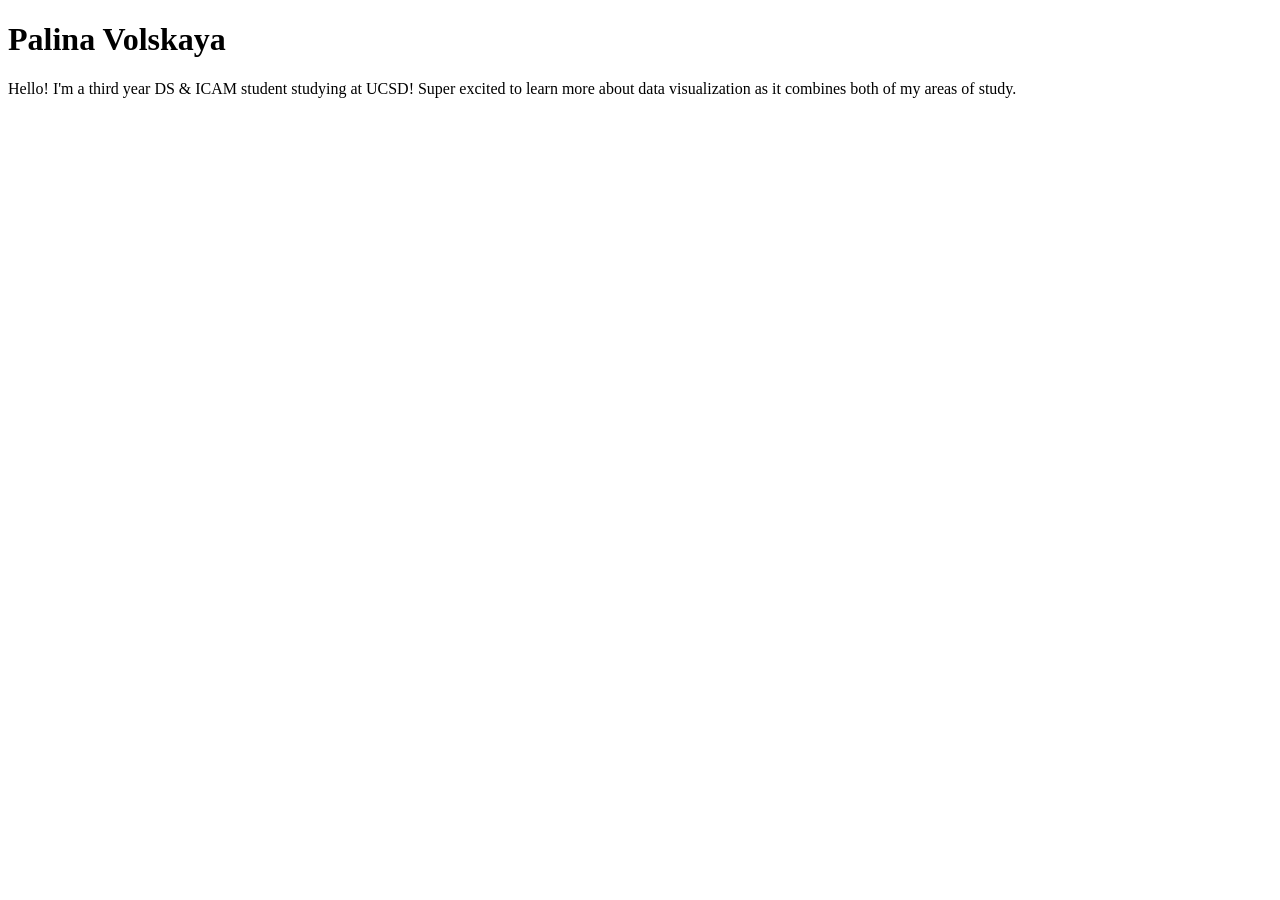
==== index.html @ 623966a4 "index.html base" ====
<!DOCTYPE html>
<html lang="en">
<head>
    <meta charset="UTF-8">
    <meta name="viewport" content="width=device-width, initial-scale=1.0">
    <title>Palina_Volskaya: Personal site and portfolio</title>
</head>
<body>
    <h1>Palina Volskaya</h1>
    <p>Hello! I'm a third year DS & ICAM student studying at UCSD! Super excited to learn more about data visualization as it combines both of my areas of study.</p>
    
</body>
</html>
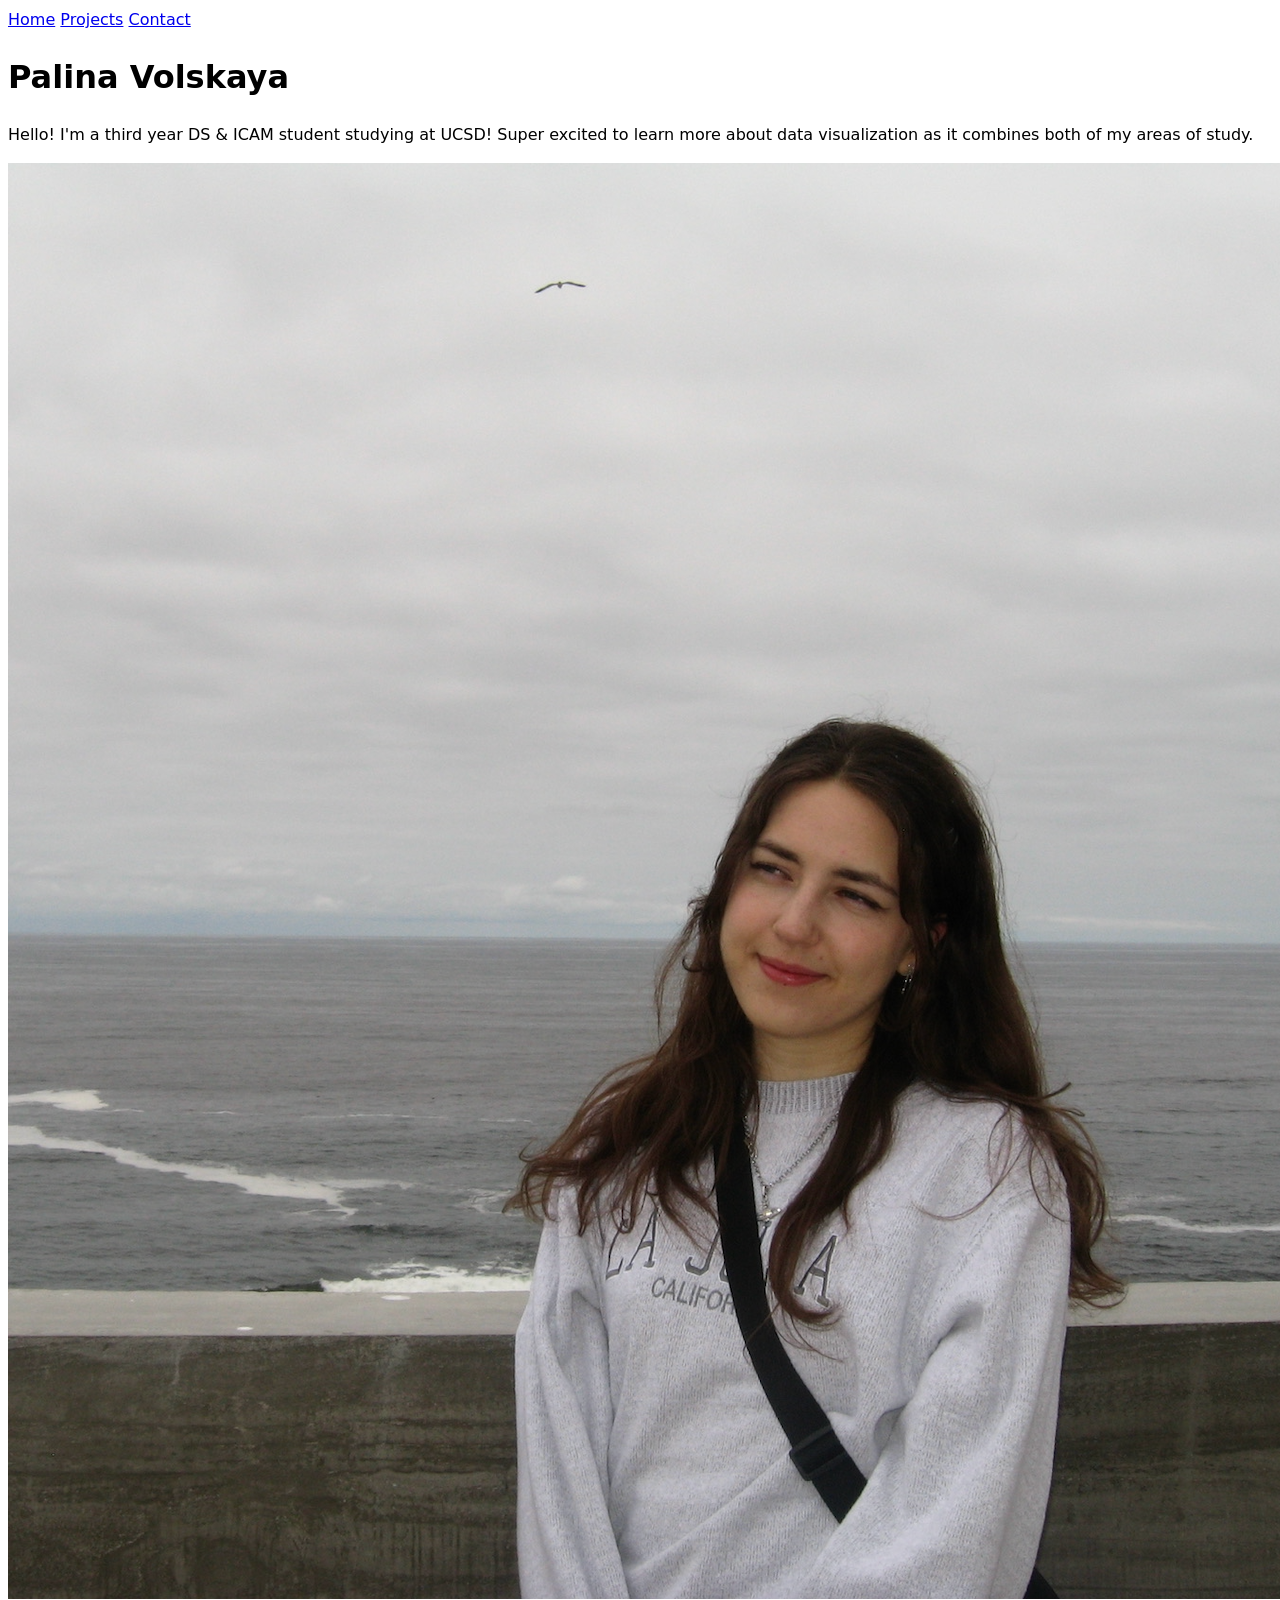
==== commit 0fcaa434: "nav bar test" ====
--- a/index.html
+++ b/index.html
@@ -4,10 +4,16 @@
     <meta charset="UTF-8">
     <meta name="viewport" content="width=device-width, initial-scale=1.0">
     <title>Palina_Volskaya: Personal site and portfolio</title>
+    <link rel="stylesheet" href="style.css">
 </head>
 <body>
+    <nav>
+        <a href="index.html">Home</a>
+        <a href="projects/index.html">Projects</a>
+        <a href="contact/index.html">Contact</a>
+    </nav>
     <h1>Palina Volskaya</h1>
     <p>Hello! I'm a third year DS & ICAM student studying at UCSD! Super excited to learn more about data visualization as it combines both of my areas of study.</p>
-    
+    <img src="images/pv.png" alt="Girl standing in front of the ocean (Palina)">
 </body>
 </html>
--- a/style.css
+++ b/style.css
@@ -0,0 +1,6 @@
+body {
+  /* Set line height to 1.5 times the font size
+	   and use the OS’s UI font as the website font
+	 */
+  font: 100%/1.5 system-ui;
+}
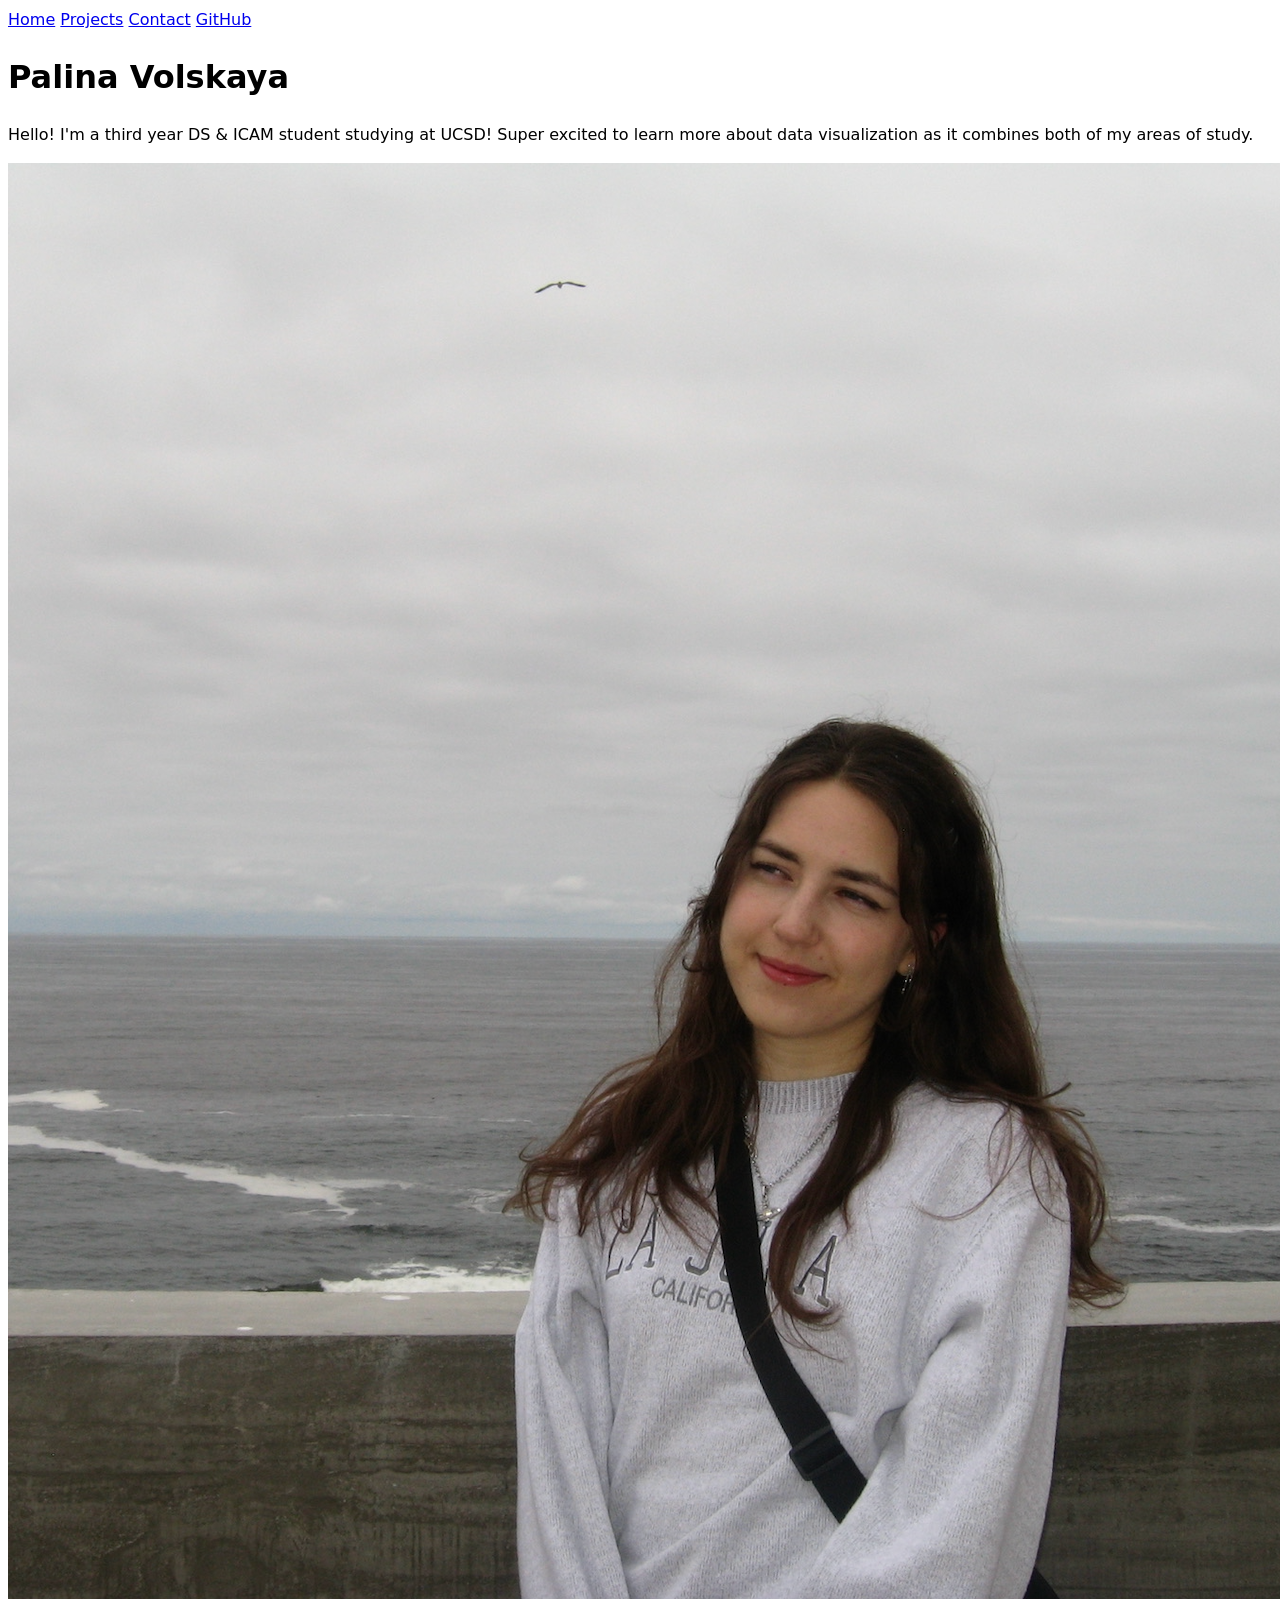
==== commit 3290e608: "contact form base" ====
--- a/index.html
+++ b/index.html
@@ -11,6 +11,7 @@
         <a href="index.html">Home</a>
         <a href="projects/index.html">Projects</a>
         <a href="contact/index.html">Contact</a>
+        <a href="https://github.com/pa1kina" target="_blank">GitHub</a>
     </nav>
     <h1>Palina Volskaya</h1>
     <p>Hello! I'm a third year DS & ICAM student studying at UCSD! Super excited to learn more about data visualization as it combines both of my areas of study.</p>
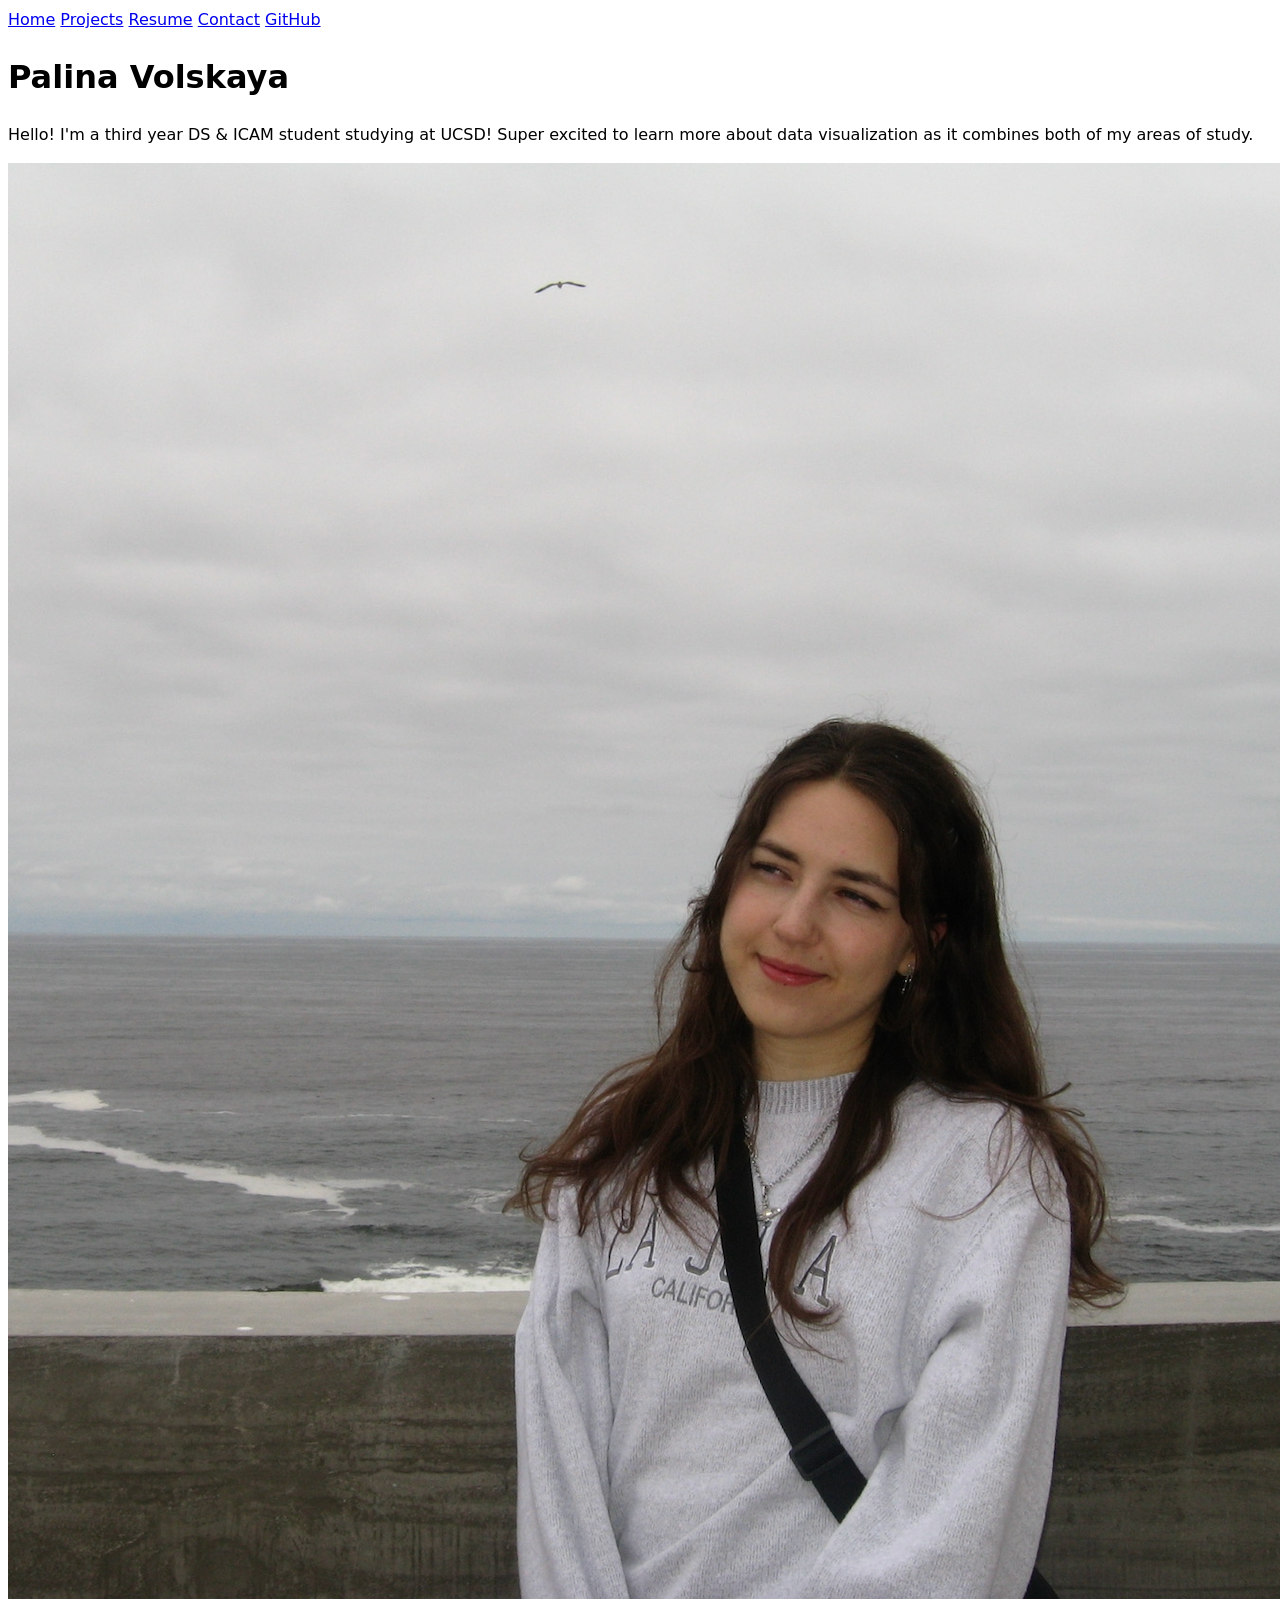
==== commit f5fa23fa: "routing progress" ====
--- a/index.html
+++ b/index.html
@@ -10,6 +10,7 @@
     <nav>
         <a href="index.html">Home</a>
         <a href="projects/index.html">Projects</a>
+        <a href="resume/index.html">Resume</a>
         <a href="contact/index.html">Contact</a>
         <a href="https://github.com/pa1kina" target="_blank">GitHub</a>
     </nav>
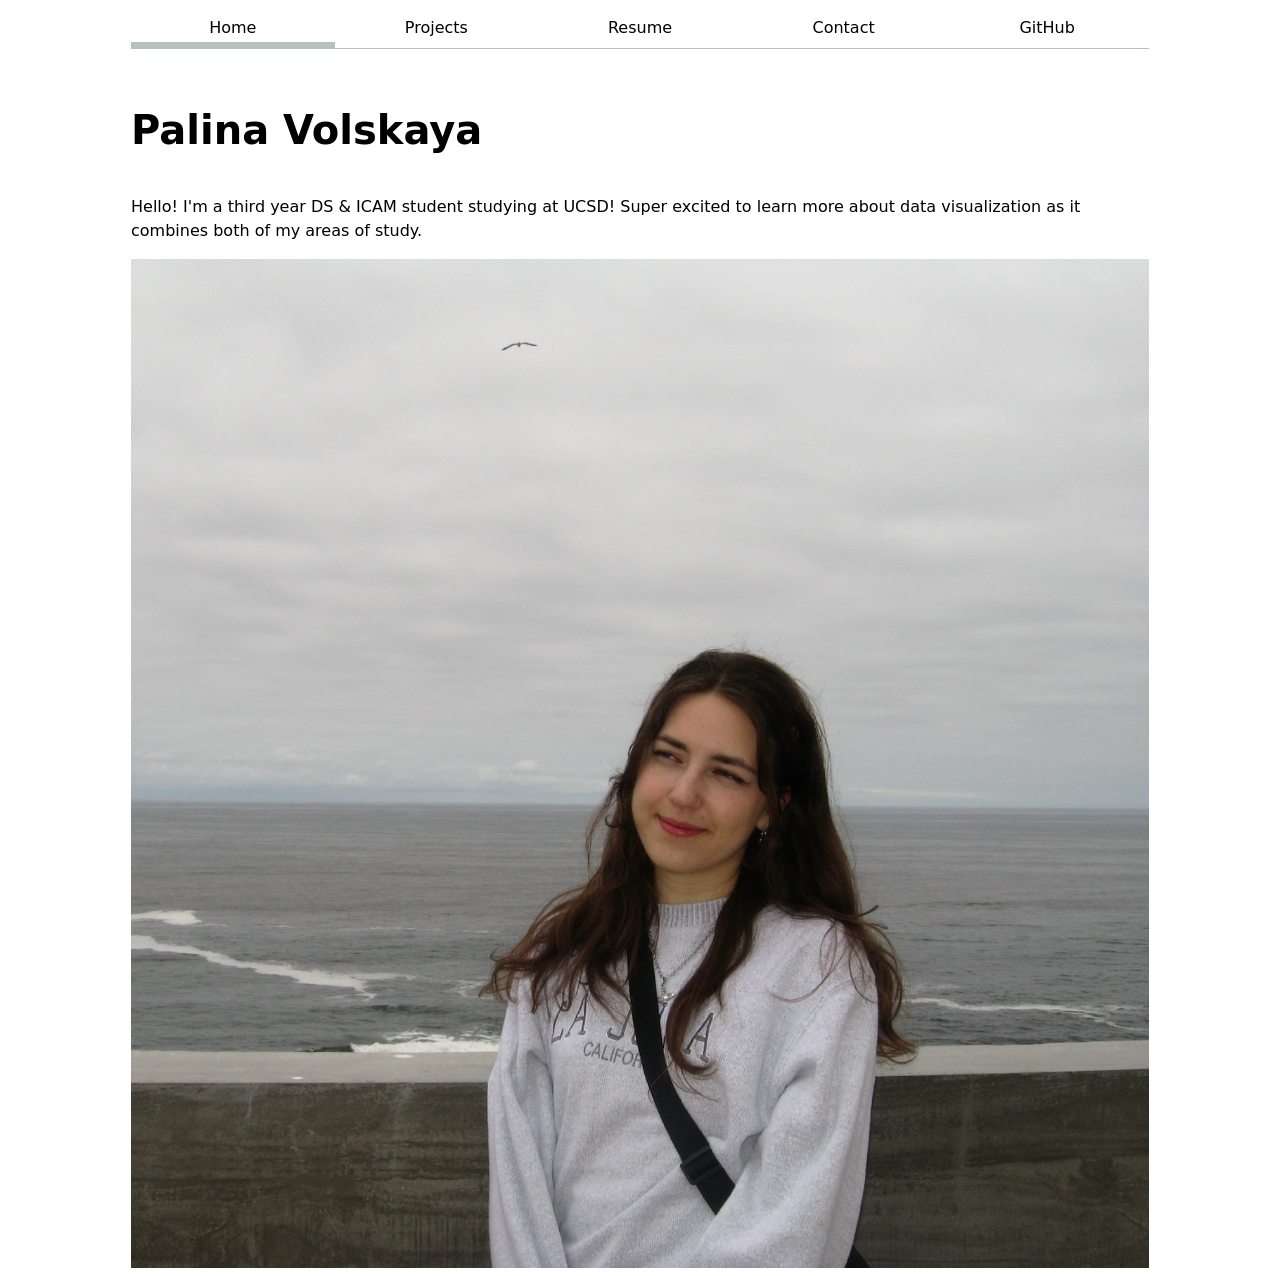
==== commit 0b1bcc96: "Adding styling to nav, resume, projects, contact" ====
--- a/index.html
+++ b/index.html
@@ -8,7 +8,7 @@
 </head>
 <body>
     <nav>
-        <a href="index.html">Home</a>
+        <a href="index.html" class="current">Home</a>
         <a href="projects/index.html">Projects</a>
         <a href="resume/index.html">Resume</a>
         <a href="contact/index.html">Contact</a>
--- a/style.css
+++ b/style.css
@@ -1,6 +1,175 @@
+html {
+  --color-accent: #8e8ec0;
+}
+
+
 body {
   /* Set line height to 1.5 times the font size
-	   and use the OS’s UI font as the website font
-	 */
+     and use the OS’s UI font as the website font
+   */
   font: 100%/1.5 system-ui;
-}+  max-width: 100ch;
+  margin-inline: auto;
+  accent-color: var(--color-accent);
+  display: flex;
+  flex-direction: column;
+}
+
+h1 {
+  font-size: 250%;
+}
+
+h1, h2, h3, h4, h5, h6 {
+  line-height: 1.1;
+  text-wrap: balance;
+}
+
+nav {
+  display: flex;
+  margin: auto;
+  margin-bottom: 2em;
+  border-bottom: 1px solid oklch(80% 3% 200);
+  width: 100%;
+}
+nav a {
+  flex: 1;
+  text-decoration: none;
+  color: inherit;
+  text-align: center;
+  padding: 0.5em;
+  transition: 0.2s;
+}
+
+nav a:hover {
+  border-bottom: 0.4em solid var(--color-accent);
+  padding-bottom: 0.1em;
+  transition: 0.2s;
+  background-color: oklch(from var(--color-accent) 95% 5% h);
+}
+
+.current {
+  border-bottom: 0.4em solid oklch(80% 3% 200);
+  padding-bottom: 0.1em;
+}
+
+form {
+  display: grid;
+  grid-template-columns: auto 1fr; 
+  gap: 1em;
+  align-items: center;
+}
+
+label {
+  display: grid;
+  grid-template-columns: subgrid;
+  grid-column: 1 / -1;
+}
+
+input, textarea {
+  font: inherit;
+}
+
+.submit-button {
+  grid-column: 1 / -1;
+  font: inherit;
+}
+
+
+.projects {
+  display: grid;
+  grid-template-columns: repeat(auto-fill, minmax(15em, 1fr)); 
+  gap: 1em;
+}
+
+article {
+  grid-template-rows: subgrid;
+  grid-row: span 3;
+}
+
+article h2 {
+  margin: 0;
+}
+
+.resume {
+  display: flex;
+  flex-direction: column;
+  gap: 24px;
+  padding-bottom: 48px;
+}
+
+
+.resume-info {
+  background-color: #ebebf4;
+  padding: 12px 40px;
+  border-radius: 8px;
+}
+
+.resume-info a {
+  color: var(--color-accent)
+}
+
+.resume section {
+  border-radius: 8px;
+  border: 1px solid #737373;
+  padding: 12px 40px;
+}
+
+.projects-button {
+  background-color: var(--color-accent);
+  color: white;
+  padding: 8px 16px;
+  border: none;
+  border-radius: 4px;
+  transition: 0.2s;
+  margin-bottom: 12px;
+}
+
+.projects-button a {
+  color: white;
+  text-decoration: none;
+}
+
+.projects-button:hover {
+  background-color: #b4b4dc;
+  transition: 0.2s;
+}
+
+.experience {
+  display: flex;
+  gap: 24px;
+}
+
+.skills-cert {
+  display: flex;
+  flex-direction: row;
+  gap: 24px;
+}
+
+.skills-cert section {
+  width: 100%;
+}
+
+.resume-projects {
+  display: flex;
+  gap: 24px;
+  margin-bottom: 12px;
+}
+
+.placeholder-image {
+  width: 100%;
+  height: 240px;
+  background-color: rgb(174, 174, 174);
+}
+
+.resume-projects article {
+  background-color: #f1f1f1;
+  padding: 24px;
+  border-radius: 8px;
+  width: 100%;
+}
+
+@media (max-width: 1000px) {
+  body {
+    padding: 0 40px;
+  }
+}
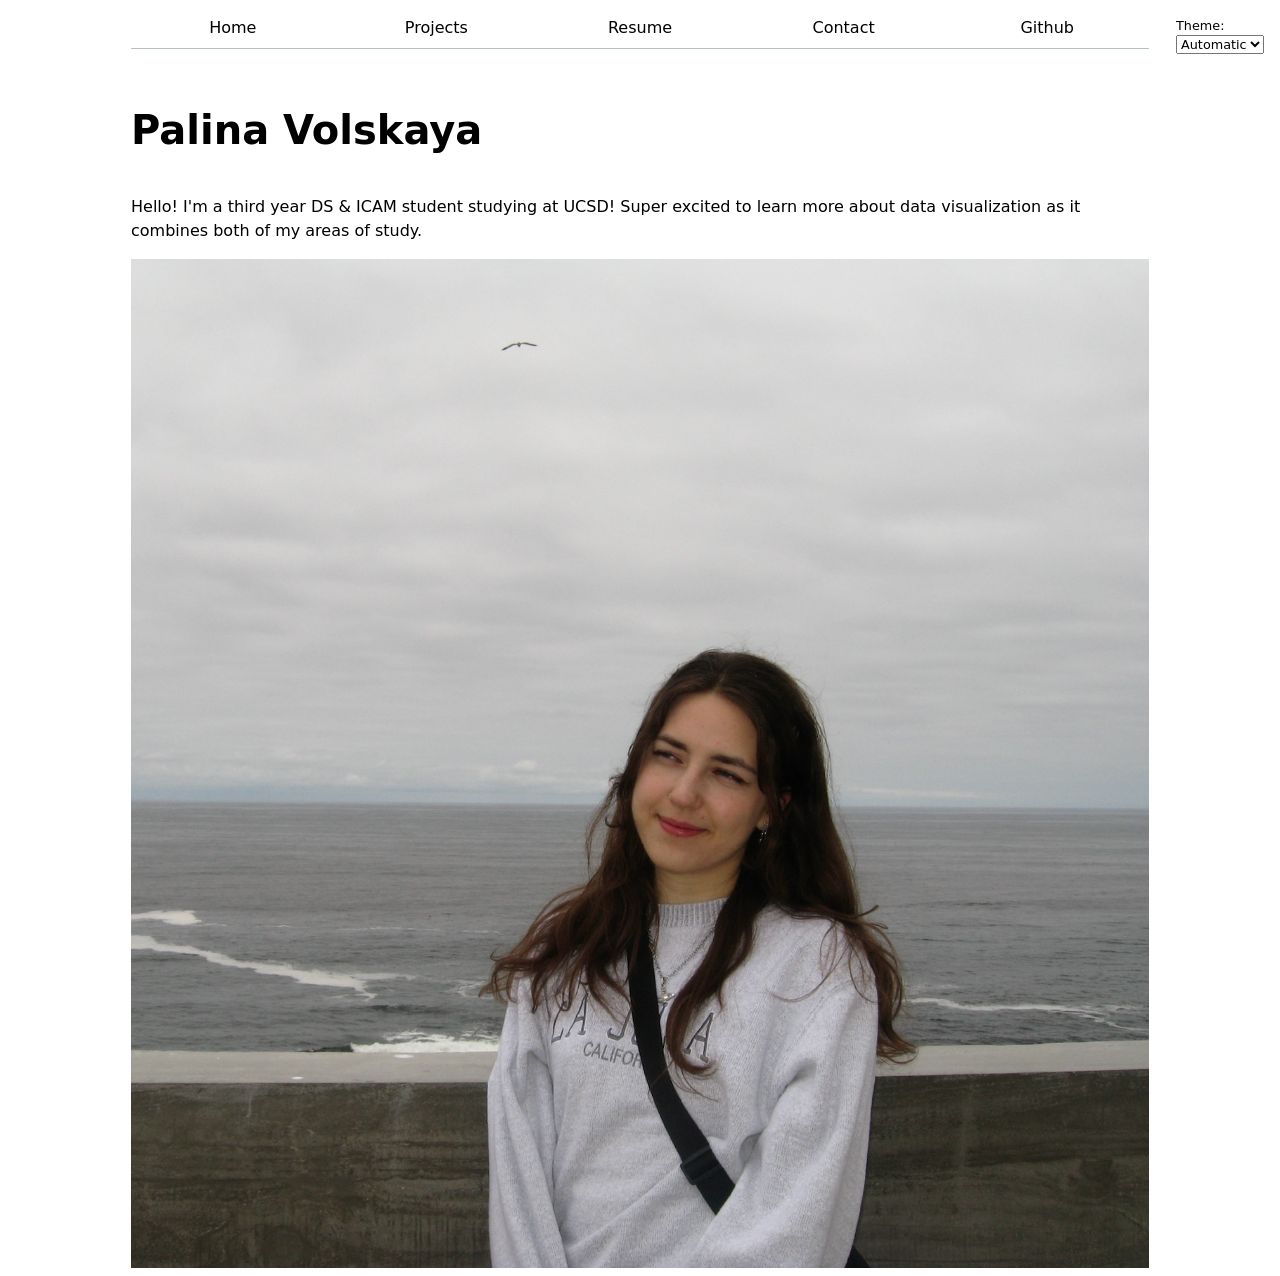
==== commit 5d5613e6: "js functionality!" ====
--- a/index.html
+++ b/index.html
@@ -5,15 +5,17 @@
     <meta name="viewport" content="width=device-width, initial-scale=1.0">
     <title>Palina_Volskaya: Personal site and portfolio</title>
     <link rel="stylesheet" href="style.css">
+    <script src="global.js" type="module"></script>
 </head>
 <body>
-    <nav>
-        <a href="index.html" class="current">Home</a>
+    <!-- <nav>
+        <a href="index.html">Home</a>
         <a href="projects/index.html">Projects</a>
         <a href="resume/index.html">Resume</a>
         <a href="contact/index.html">Contact</a>
-        <a href="https://github.com/pa1kina" target="_blank">GitHub</a>
-    </nav>
+        <a href="https://github.com/pa1kina" target="_blank">GitHub</a>\
+        <script src="global.js" type="module"></script>
+    </nav> -->
     <h1>Palina Volskaya</h1>
     <p>Hello! I'm a third year DS & ICAM student studying at UCSD! Super excited to learn more about data visualization as it combines both of my areas of study.</p>
     <img src="images/pv.png" alt="Girl standing in front of the ocean (Palina)">
--- a/style.css
+++ b/style.css
@@ -1,7 +1,14 @@
 html {
   --color-accent: #8e8ec0;
+  /* color-scheme: dark; */
 }
 
+.color-scheme {
+  position: absolute;
+  top: 1rem;
+  right: 1rem;
+  font-size: 80%;
+}
 
 body {
   /* Set line height to 1.5 times the font size
@@ -19,7 +26,12 @@
   font-size: 250%;
 }
 
-h1, h2, h3, h4, h5, h6 {
+h1,
+h2,
+h3,
+h4,
+h5,
+h6 {
   line-height: 1.1;
   text-wrap: balance;
 }
@@ -30,6 +42,10 @@
   margin-bottom: 2em;
   border-bottom: 1px solid oklch(80% 3% 200);
   width: 100%;
+   --border-color: oklch(50% 10% 200 / 40%)
+
+  /* border-bottom-color: var(--border-color); */
+
 }
 nav a {
   flex: 1;
@@ -44,17 +60,17 @@
   border-bottom: 0.4em solid var(--color-accent);
   padding-bottom: 0.1em;
   transition: 0.2s;
-  background-color: oklch(from var(--color-accent) 95% 5% h);
+  background-color: color-mix(in oklch, var(--color-accent), canvas 75%);
 }
 
 .current {
-  border-bottom: 0.4em solid oklch(80% 3% 200);
+  border-bottom: 0.4em solid var(--border-color);
   padding-bottom: 0.1em;
 }
 
 form {
   display: grid;
-  grid-template-columns: auto 1fr; 
+  grid-template-columns: auto 1fr;
   gap: 1em;
   align-items: center;
 }
@@ -65,7 +81,8 @@
   grid-column: 1 / -1;
 }
 
-input, textarea {
+input,
+textarea, select {
   font: inherit;
 }
 
@@ -74,10 +91,9 @@
   font: inherit;
 }
 
-
 .projects {
   display: grid;
-  grid-template-columns: repeat(auto-fill, minmax(15em, 1fr)); 
+  grid-template-columns: repeat(auto-fill, minmax(15em, 1fr));
   gap: 1em;
 }
 
@@ -97,7 +113,6 @@
   padding-bottom: 48px;
 }
 
-
 .resume-info {
   background-color: #ebebf4;
   padding: 12px 40px;
@@ -105,7 +120,7 @@
 }
 
 .resume-info a {
-  color: var(--color-accent)
+  color: var(--color-accent);
 }
 
 .resume section {
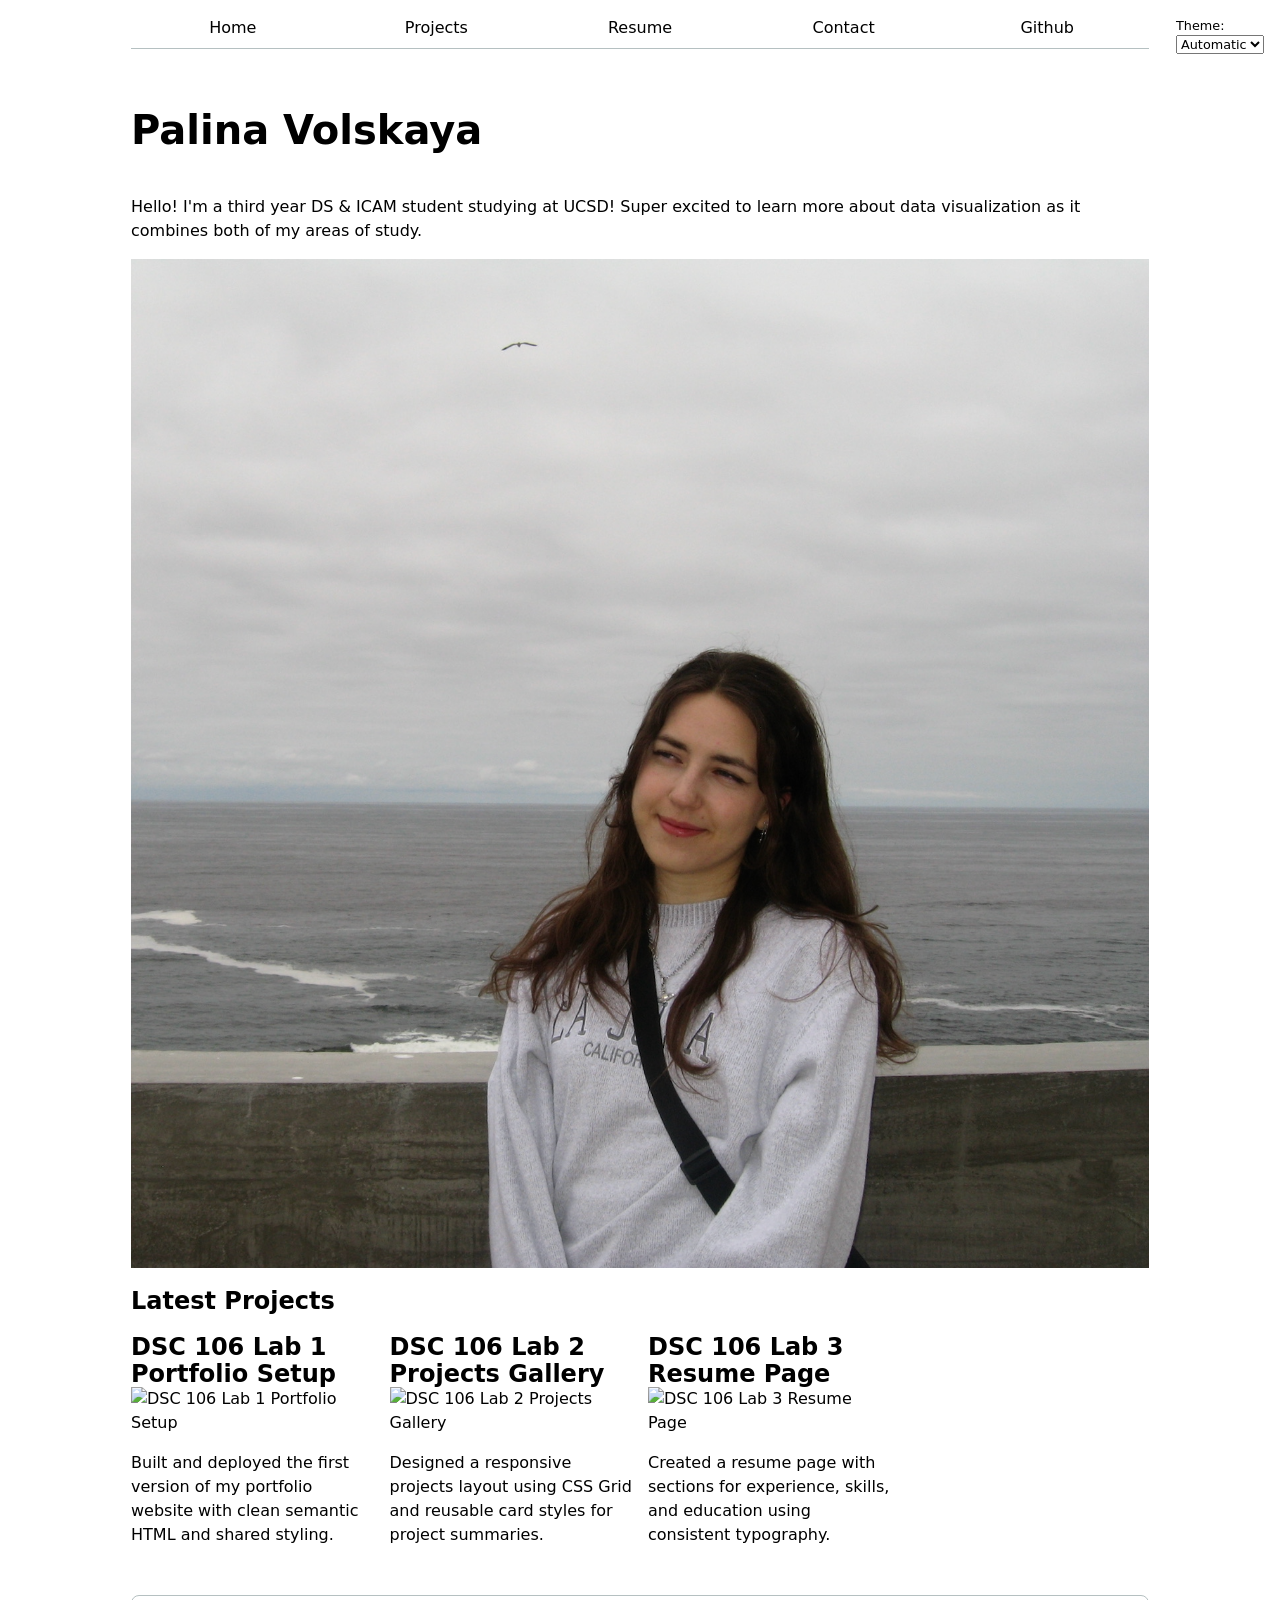
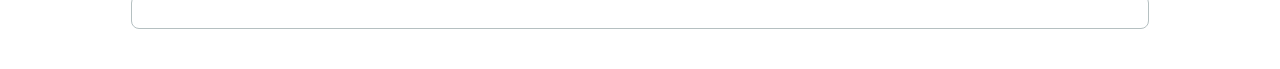
==== commit 8f67c64b: "final js additions" ====
--- a/index.html
+++ b/index.html
@@ -6,6 +6,7 @@
     <title>Palina_Volskaya: Personal site and portfolio</title>
     <link rel="stylesheet" href="style.css">
     <script src="global.js" type="module"></script>
+    <script src="index.js" type="module" defer></script>
 </head>
 <body>
     <!-- <nav>
@@ -19,5 +20,12 @@
     <h1>Palina Volskaya</h1>
     <p>Hello! I'm a third year DS & ICAM student studying at UCSD! Super excited to learn more about data visualization as it combines both of my areas of study.</p>
     <img src="images/pv.png" alt="Girl standing in front of the ocean (Palina)">
+
+    <h2>Latest Projects</h2>
+    <div class="projects">
+      <!-- Dynamically added content will appear here -->
+    </div>
+
+    <div id="profile-stats"></div>
 </body>
 </html>
--- a/style.css
+++ b/style.css
@@ -95,6 +95,7 @@
   display: grid;
   grid-template-columns: repeat(auto-fill, minmax(15em, 1fr));
   gap: 1em;
+  margin-bottom: 2rem;
 }
 
 article {
@@ -103,6 +104,34 @@
 }
 
 article h2 {
+  margin: 0;
+}
+
+#profile-stats {
+  border: 1px solid oklch(80% 3% 200);
+  border-radius: 8px;
+  padding: 1rem;
+  margin-bottom: 2rem;
+}
+
+#profile-stats h2 {
+  margin-top: 0;
+}
+
+#profile-stats dl {
+  display: grid;
+  grid-template-columns: repeat(4, minmax(0, 1fr));
+  gap: 0.5rem 1rem;
+  margin: 0;
+}
+
+#profile-stats dt {
+  grid-row: 1;
+  font-weight: 600;
+}
+
+#profile-stats dd {
+  grid-row: 2;
   margin: 0;
 }
 
